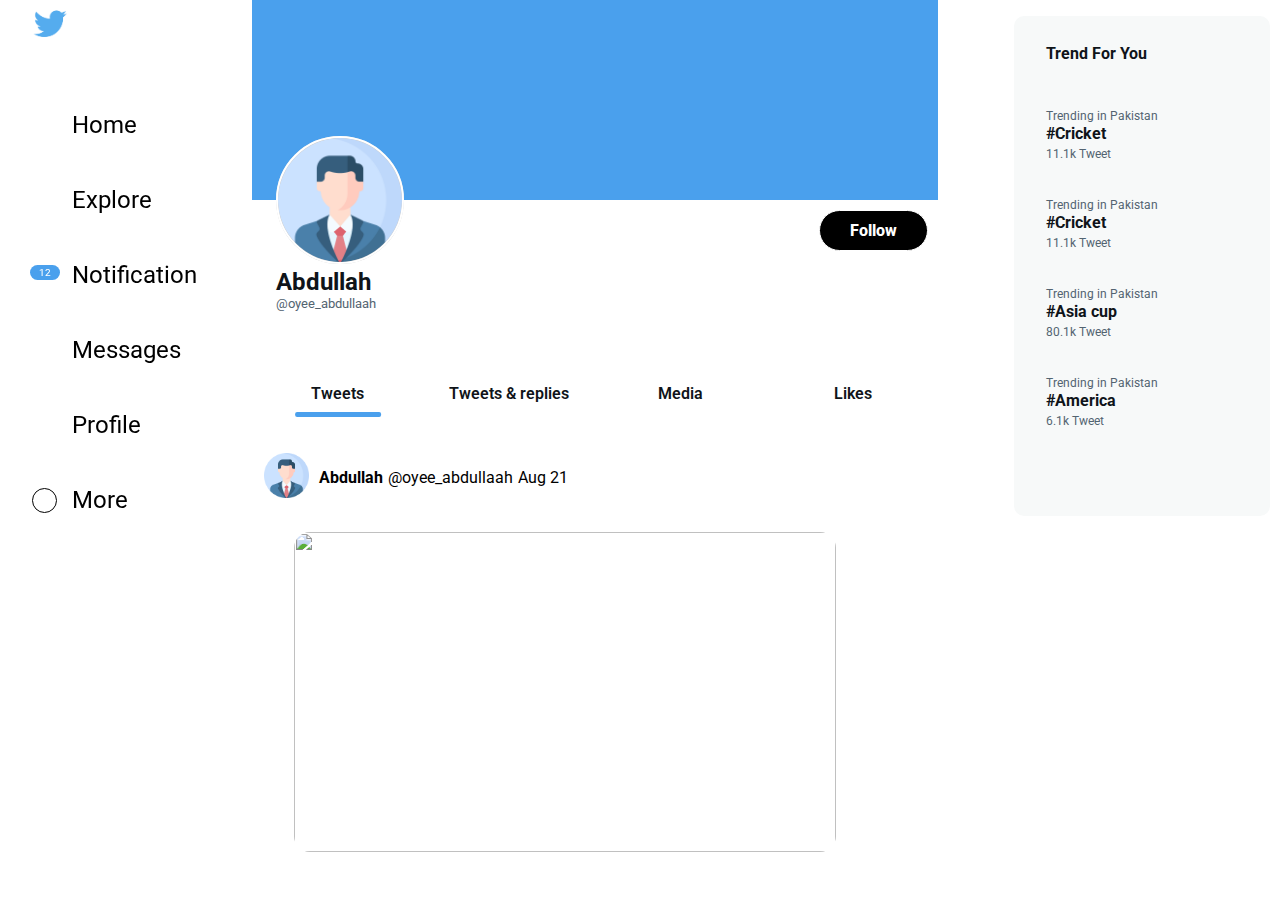
==== index.html @ ca85708b "without-responsiveness" ====
<!DOCTYPE html>
<html lang="en">

<head>
  <meta charset="UTF-8">
  <meta http-equiv="X-UA-Compatible" content="IE=edge">
  <meta name="viewport" content="width=device-width, initial-scale=1.0">
  <link rel="stylesheet" href="https://site-assets.fontawesome.com/releases/v6.2.0/css/all.css">
  <link rel="stylesheet" href="style.css">
  <link rel="shortcut icon"
    href="https://www.freepnglogos.com/uploads/twitter-logo-png/twitter-logo-vector-png-clipart-1.png"
    type="image/x-icon">
  <title>Twitter</title>
</head>

<body>


  <div class="container">
    <!-- navbar start -->

    <div class="navbar">
      <div class="nav-items" style="position: fixed;">

        <div class="logo"><img src="./images/Image.png" alt=""></div>
        <nav>
          <div id="nav">
            <ul>
              <li><a href="#"><i class="fa-regular fa-house"></i>Home</a></li>
              <li><a href="#"><i class="fa-regular fa-hashtag"></i>Explore</a></li>
              <li><a href="#"><i class="fa-regular fa-bell"><span class="badge">12</span></i>Notification</a></li>
              <li><a href="#"><i class="fa-regular fa-envelope"></i>Messages</a></li>
              <li><a href="#"><i class="fa-regular fa-user"></i>Profile</a></li>
              <li><a href="#"><i class="fa-regular fa-ellipsis"></i>More</a></li>
            </ul>
          </div>
        </nav>
      </div>

    </div>

    <!-- navbar-end -->
    <!-- main-start -->
    <div class="main">
      <div class="banner">
        <div class="profile">
          <div class="profile-img">
          </div><img src="./profile.png">
          <div class="user">
            <p class="name">abdullah</p>
            <p class="uname">@oyee_abdullaah</p>
          </div>
        </div>

      </div>
      <div class="bio">
        <a href="#" class="btn">follow</a>
      </div>

      <div class="content">
        <div class="space"></div>
        <!-- Tab links -->
        <div class="tab">
          <button class="tablinks active" onclick="openCity(event, 'Tweets')">Tweets</button>
          <button class="tablinks" onclick="openCity(event, 'Tweets&replies')">Tweets & replies</button>
          <button class="tablinks" onclick="openCity(event, 'Media')">Media</button>
          <button class="tablinks" onclick="openCity(event, 'Likes')">Likes</button>
        </div>



        <!-- Tab content -->
        <div id="Tweets" class="tabcontent post" style="display: block">
          <div class="post-user">
            <div class="profle">
              <img src="./profile.png" width="45" height="45">
            </div>
            <div class="user-name">
              <div class="pname">Abdullah </div>
              <div class="puser">@oyee_abdullaah</div>
              <div class="pdate">Aug 21</div>
            </div>
          </div>
          <div class="post-content">
            <div class="post-img">
              <img
                src="https://encrypted-tbn0.gstatic.com/images?q=tbn:ANd9GcQkBGTJ4dFJEztlm9prg5iZiYU4m72BnaW03A&usqp=CAU"
                alt="" style="height: 20rem;border-radius: 1rem;    width: 100%;">
            </div>
            <div class="likes">
            <div class="post-comment"><i class="fa-light fa-comment"></i></div>
            <div class="post-retweet"><i class="fa-light fa-arrows-retweet"></i></div>
            <div class="post-like"><i class="fa-light fa-heart"></i></div>
            <div class="post-share"><i class="fa-light fa-arrow-up-from-bracket"></i></div>
          </div>
          </div>
        </div>

        <!-- <div id="Tweets&replies" class="tabcontent post">
          <h3>Paris</h3>
          <p>Paris is the capital of France.</p>
        </div> -->

        <!-- <div id="Media" class="tabcontent post">
          <h3>Media</h3>
          <p>Media is the capital of Japan.</p>
        </div> -->

        <!-- <div id="Likes" class="tabcontent post">
          <h3>Media</h3>
          <p>Media is the capital of Japan.</p>
        </div> -->

      </div>

    </div>


    <!-- main-end -->
    <!-- sidebar-start -->
    <div class="sidebar">
      <div class="trend">
        <div class="title">Trend For You</div>
        <ul>
          <li class="titems">
            <a href="#">
              <span class="tcoutry">Trending in Pakistan</span>
              <p class="trending">#Cricket</p>
              <span class="tcount">11.1k Tweet</span>
            </a>
            <i class="fa-regular fa-ellipsis"></i>
          </li>
          <li class="titems">
            <a href="#">
              <span class="tcoutry">Trending in Pakistan</span>
              <p class="trending">#Cricket</p>
              <span class="tcount">11.1k Tweet</span>
            </a>
            <i class="fa-regular fa-ellipsis"></i>
          </li>
          <li class="titems">
            <a href="#">
              <span class="tcoutry">Trending in Pakistan</span>
              <p class="trending">#Asia cup</p>
              <span class="tcount">80.1k Tweet</span>
            </a>
            <i class="fa-regular fa-ellipsis"></i>
          </li>
          <li class="titems">
            <a href="#">
              <span class="tcoutry">Trending in Pakistan</span>
              <p class="trending">#America</p>
              <span class="tcount">6.1k Tweet</span>
            </a>
            <i class="fa-regular fa-ellipsis"></i>
          </li>
        </ul>

      </div>
    </div>
    <!-- siddebar-end -->


  </div>


</body>

</html>
---- style.css ----
@import url('https://fonts.googleapis.com/css2?family=DynaPuff:wght@400;500;600;700&family=Roboto:wght@100;300;400;500;700&display=swap');

* {
  margin: 0rem;
  padding: 0rem;
  box-sizing: border-box;
  font-family: 'Roboto', sans-serif;
}

html {
  font-size: 1rem;
  margin-left: 1rem;
  margin-right: 1rem;
}


.container {
  display: flex;
  justify-content: space-between;
  width: 100%;
}

.nav {
  /* width: 20%; */
  padding: 0.1rem;
  width: 20%;

}

.navbar {}

.main {
  position: relative;
  width: 55%;
  height: 0rem;
  margin-left: 10rem;
}

.sidebar {
  width: 20%;
}

.banner {
  position: relative;
  background-image: url(https://codetheweb.blog/assets/img/posts/css-advanced-background-images/cover.jpg);
  background-position: center;
  background-size: cover;
  /* background-repeat: no-repeat; */
  background-color: #4aa0ed;
  width: 100%;
  height: 200px;
}

.profile {
  height: 8rem;
  width: 8rem;
  background-color: #ccc;
  border-radius: 50%;
  position: absolute;
  bottom: -64px;
  left: 1.5rem;
}

.profile img {
  border-radius: 50%;
  height: 8rem;
  width: 8rem;
  border: 2px solid white;
}

p.name {
  font-size: 1.5rem;
  font-weight: bolder;
  text-transform: capitalize;
  color: #0f1419;
}

P.uname {
  font-size: 0.8em;
  color: #536471
}

.bio {
  padding: 10px;
}

a.btn {
  float: right;
  padding: 10px 30px;
  text-transform: capitalize;
  border: 1px solid;
  font-size: 1rem;
  font-weight: 800;
  text-decoration: none;
  border-radius: 1.5rem;
  background-color: black;
  color: white;


}


body {
  margin: 0
}

ul {
  list-style-type: none;
}

.nav-items a {
  display: flex;
  align-items: center;
  color: black;
  font-size: 1.5rem;
  text-decoration: none;
  padding: 15px 20px;
  margin: 15px 0;
  border-radius: 25px;
  padding: 1rem;
}

.nav-items a:hover {
  background-color: #E7E7E8;
  transition: 0.3s all ease;
}

.nav-items a i {
  margin-right: 15px;
  font-size: 20px;
  width: 25px;
  text-align: center;
}

.nav-items i.fa-ellipsis {
  border: 1px solid #000;
  border-radius: 50%;
  width: 25px;
  height: 25px;
  display: flex;
  justify-content: center;
  align-items: center;
}

.nav-items i.fa-bell {
  position: relative;
}

.badge {
  background-color: #4aa0ed;
  color: white;
  display: flex;
  justify-content: center;
  align-items: center;
  text-align: center;
  border-radius: 30px;
  font-size: 10px;
  font-style: normal;
  width: 30px;
  height: 15px;
  position: absolute;
  top: -10px;
  left: 50%;
  transform: translateX(-50%);
}

.logo {
  height: 5rem;
  text-align: left;
  padding: 0.rem;

}

.logo img {
  height: 3rem;
  padding-left: 10px;
}

.content {
  height: 100%;
}

.space {
  margin-top: 150px;
}

.post {
  min-height: 300px;
  width: 100%;
  /* background-color: #4aa0ed; */
}

/* Style the tab */
.tab {
  overflow: hidden;
}

/* Style the buttons that are used to open the tab content */
.tab button {
  background-color: inherit;
  float: left;
  border: none;
  outline: none;
  cursor: pointer;
  padding: 14px 16px;
  transition: 0.3s;
  width: 25%;
  font-size: 16px;
  font-weight: 600;
  color: #0f1419;
}

/* Change background color of buttons on hover */
.tab button:hover {
  /* background-color: transparent; */
}

/* Create an active/current tablink class */
.tab button.active {}

/* Style the tab content */
.tabcontent {
  display: none;
  padding: 6px 12px;
}

.tablinks {
  position: relative;
}

.tablinks:after {
  background: none repeat scroll 0 0 transparent;
  bottom: 0;
  content: "";
  display: block;
  height: 5px;
  left: 50%;
  position: absolute;
  background: #4aa0ed;
  transition: width 0.3s ease 0s, left 0.3s ease 0s;
  border-radius: 2px;
  width: 0;
}

.tablinks:hover:after,
.tablinks.active:after {
  width: 50%;
  left: 50%;
  transform: translateX(-50%);
  margin: auto;
}

.user-name {
  display: flex;
  align-items: center;
  gap: 5px;
}

.post-user {
  display: flex;
  gap: 10px;
  padding-top: 30px;

}

.pname {
  font-weight: bold;
  font-size: medium;
}

.post-content {
  padding: 30px;
}

.post-content .post-img {
  /* min-height: 600px; */
  width: 90%;
  /* margin: auto; */
  /* border-radius: 30px; */
  /* background-image: url('https://pbs.twimg.com/media/Fat4159WAAA09bx?format=jpg&name=small'); */
  /* background-position: center; */
  background-repeat: no-repeat;
}

.up {
  width: 100px
}

/* side bar start  */
.trend {
  background-color: #f7f9f9;
  min-height: 500px;
  margin: 1rem 0rem;
  border-radius: 10px;
  padding: 12px 16px;
  position: fixed;
  width: 20%;
}

.title {
  font-size: 1rem;
  font-weight: bolder;
  text-transform: capitalize;
  color: #0f1419;
  padding: 1rem;
  margin-bottom: 10PX;
}

li.titems {
  display: flex;
  justify-content: space-between;
  padding: 1rem;
  align-items: flex-start;
}

li a {
  text-decoration: none;
}

span.tcoutry,
span.tcount {
  font-size: 12px;
  color: #536471;
}

p.trending {
  font-size: 16px;
  font-weight: 700;
  color: #0f1419;
}

.post-likes fa-heart {
  height: 2rem;
}

.fa-light {
  font-weight: 300;
  font-size: x-large;

}

.likes {
  display: flex;
  padding: 1rem;
  align-items: center;
  justify-content: space-between;
  width: 90%;
}

.post-retweet {
  margin-left: 8rem;

  font-size: x-large;


}

.post-like {
  margin-left: 8rem;
  font-weight: 300;
  font-size: x-large;


}

.post-share {
  margin-left: 7rem;
  font-weight: 300;
  font-size: x-large;

}
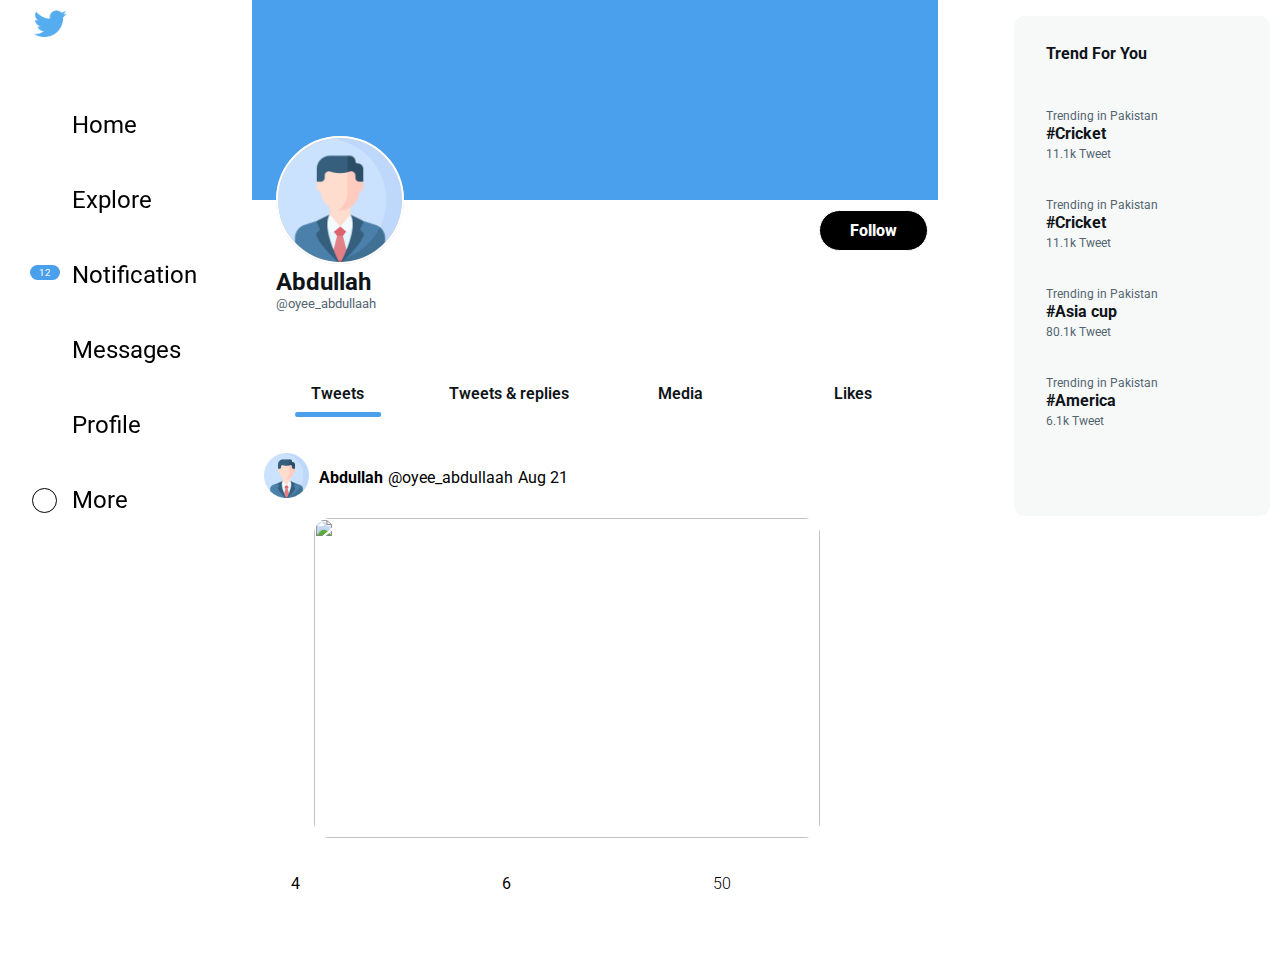
==== commit 2cd4fa95: "..." ====
--- a/index.html
+++ b/index.html
@@ -88,29 +88,13 @@
                 alt="" style="height: 20rem;border-radius: 1rem;    width: 100%;">
             </div>
             <div class="likes">
-            <div class="post-comment"><i class="fa-light fa-comment"></i></div>
-            <div class="post-retweet"><i class="fa-light fa-arrows-retweet"></i></div>
-            <div class="post-like"><i class="fa-light fa-heart"></i></div>
-            <div class="post-share"><i class="fa-light fa-arrow-up-from-bracket"></i></div>
-          </div>
+              <div class="post-comment"><i class="fa-light fa-comment"></i><span>4</span></div>
+              <div class="post-retweet"><i class="fa-light fa-arrows-retweet"></i><span>6</span></div>
+              <div class="post-like"><i class="fa-light fa-heart"></i><span>50</span></div>
+              <div class="post-share"><i class="fa-light fa-arrow-up-from-bracket"></i></div>
+            </div>
           </div>
         </div>
-
-        <!-- <div id="Tweets&replies" class="tabcontent post">
-          <h3>Paris</h3>
-          <p>Paris is the capital of France.</p>
-        </div> -->
-
-        <!-- <div id="Media" class="tabcontent post">
-          <h3>Media</h3>
-          <p>Media is the capital of Japan.</p>
-        </div> -->
-
-        <!-- <div id="Likes" class="tabcontent post">
-          <h3>Media</h3>
-          <p>Media is the capital of Japan.</p>
-        </div> -->
-
       </div>
 
     </div>
--- a/style.css
+++ b/style.css
@@ -269,7 +269,8 @@
 }
 
 .post-content {
-  padding: 30px;
+  margin: 50px;
+  margin-top: 1rem;
 }
 
 .post-content .post-img {
@@ -343,15 +344,49 @@
   display: flex;
   padding: 1rem;
   align-items: center;
-  justify-content: space-between;
+  justify-content: center;
   width: 90%;
 }
+
+.likes div {
+  cursor: pointer;
+  display: flex;
+  align-items: center;
+}
+
+.likes div i {
+  width: 50px;
+  height: 50px;
+  display: flex;
+  align-items: center;
+  justify-content: center;
+  padding: 5px;
+  border-radius: 50%;
+}
+
+
+.likes div:hover i {
+  background-color: #e1eef6;
+  color: #0ebd83;
+}
+
+.likes div:hover span {
+  color: #0ebd83;
+}
+
+.likes .post-like:hover i {
+  background-color: #F7e0eB !important;
+  color: #f92486;
+}
+
+.likes .post-like:hover span {
+  color: #f92486;
+}
+
 
 .post-retweet {
   margin-left: 8rem;
-
-  font-size: x-large;
-
+  font-size: 1.3rem;
 
 }
 
@@ -359,8 +394,6 @@
   margin-left: 8rem;
   font-weight: 300;
   font-size: x-large;
-
-
 }
 
 .post-share {
@@ -368,4 +401,9 @@
   font-weight: 300;
   font-size: x-large;
 
+}
+
+.likes span {
+  font-size: 1rem;
+  padding: 12px;
 }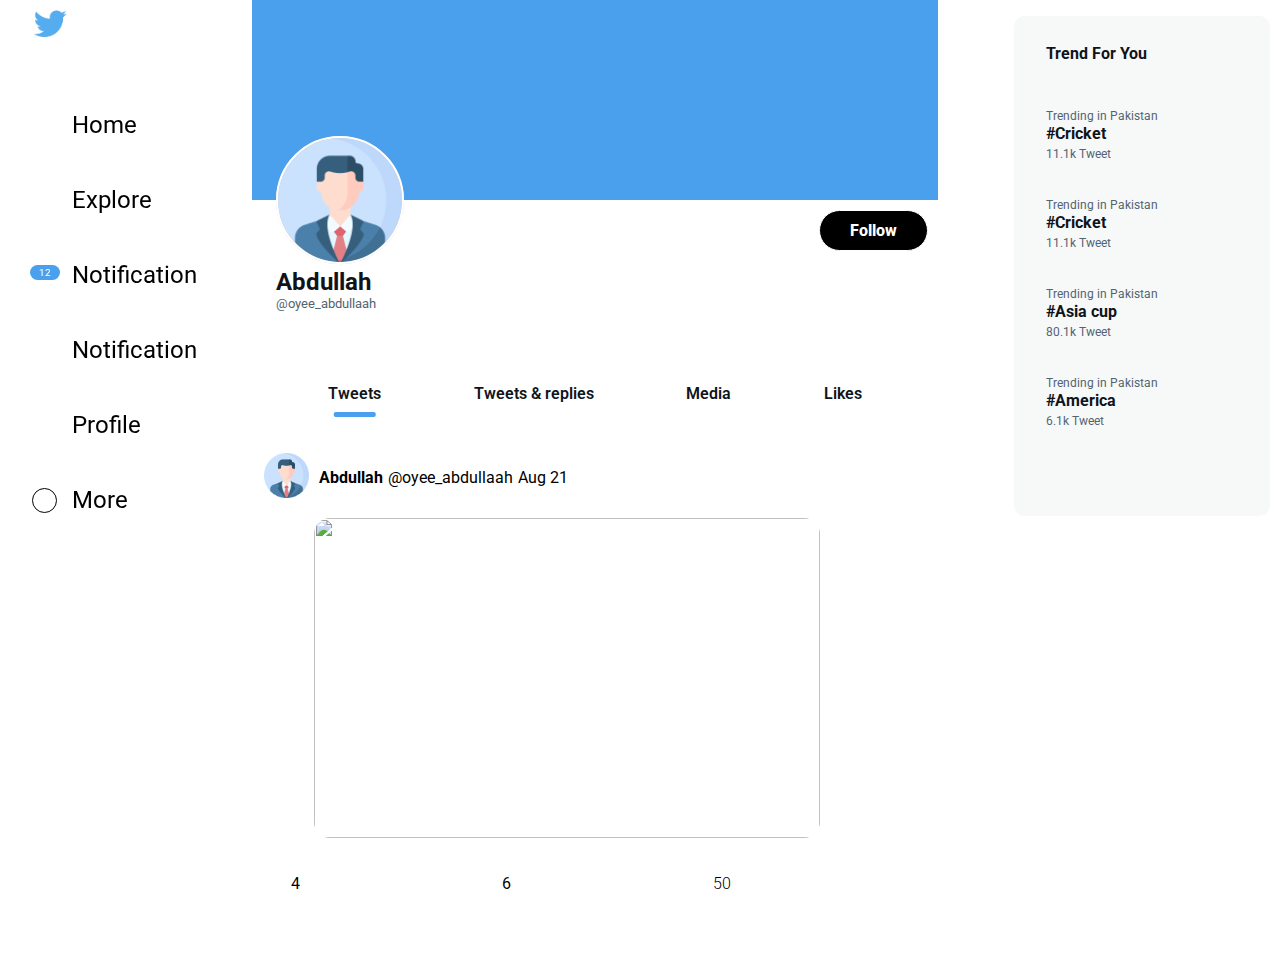
==== commit 357c1ed9: "--Responsive" ====
--- a/index.html
+++ b/index.html
@@ -26,12 +26,13 @@
         <nav>
           <div id="nav">
             <ul>
-              <li><a href="#"><i class="fa-regular fa-house"></i>Home</a></li>
-              <li><a href="#"><i class="fa-regular fa-hashtag"></i>Explore</a></li>
-              <li><a href="#"><i class="fa-regular fa-bell"><span class="badge">12</span></i>Notification</a></li>
-              <li><a href="#"><i class="fa-regular fa-envelope"></i>Messages</a></li>
-              <li><a href="#"><i class="fa-regular fa-user"></i>Profile</a></li>
-              <li><a href="#"><i class="fa-regular fa-ellipsis"></i>More</a></li>
+              <li><a href="#"><i class="fa-regular fa-house"></i><span>Home</span></a></li>
+              <li><a href="#"><i class="fa-regular fa-hashtag"></i><span>Explore</span></a></li>
+              <li><a href="#"><i class="fa-regular fa-bell"><span
+                      class="badge">12</span></i><span class="notif">Notification</span></a></li>
+              <li><a href="#"><i class="fa-regular fa-envelope"></i><span>Notification</span></a></li>
+              <li><a href="#"><i class="fa-regular fa-user"></i><span>Profile</span></a></li>
+              <li><a href="#"><i class="fa-regular fa-ellipsis"></i><span>More</span></a></li>
             </ul>
           </div>
         </nav>
@@ -86,13 +87,14 @@
               <img
                 src="https://encrypted-tbn0.gstatic.com/images?q=tbn:ANd9GcQkBGTJ4dFJEztlm9prg5iZiYU4m72BnaW03A&usqp=CAU"
                 alt="" style="height: 20rem;border-radius: 1rem;    width: 100%;">
+              <div class="likes">
+                <div class="post-comment"><i class="fa-light fa-comment"></i><span>4</span></div>
+                <div class="post-retweet"><i class="fa-light fa-arrows-retweet"></i><span>6</span></div>
+                <div class="post-like"><i class="fa-light fa-heart"></i><span>50</span></div>
+                <div class="post-share"><i class="fa-light fa-arrow-up-from-bracket"></i></div>
+              </div>
             </div>
-            <div class="likes">
-              <div class="post-comment"><i class="fa-light fa-comment"></i><span>4</span></div>
-              <div class="post-retweet"><i class="fa-light fa-arrows-retweet"></i><span>6</span></div>
-              <div class="post-like"><i class="fa-light fa-heart"></i><span>50</span></div>
-              <div class="post-share"><i class="fa-light fa-arrow-up-from-bracket"></i></div>
-            </div>
+
           </div>
         </div>
       </div>
--- a/style.css
+++ b/style.css
@@ -193,6 +193,9 @@
 /* Style the tab */
 .tab {
   overflow: hidden;
+  display: flex;
+  align-items: center;
+  justify-content: space-evenly;
 }
 
 /* Style the buttons that are used to open the tab content */
@@ -204,10 +207,11 @@
   cursor: pointer;
   padding: 14px 16px;
   transition: 0.3s;
-  width: 25%;
+  width: auto;
   font-size: 16px;
   font-weight: 600;
   color: #0f1419;
+  display: flex;
 }
 
 /* Change background color of buttons on hover */
@@ -345,7 +349,7 @@
   padding: 1rem;
   align-items: center;
   justify-content: center;
-  width: 90%;
+  /* width: 90%; */
 }
 
 .likes div {
@@ -406,4 +410,142 @@
 .likes span {
   font-size: 1rem;
   padding: 12px;
+}
+
+
+@media only screen and (max-width: 480px) {
+  html {
+    margin: 0;
+  }
+
+  .navbar,
+  .sidebar {
+    display: none;
+  }
+
+  .main {
+    width: 100%;
+    margin: auto;
+  }
+
+  .banner {
+    height: 150px;
+  }
+
+  .tab button {
+    padding: 14px 0;
+  }
+
+  .space {
+    margin-top: 120px;
+  }
+
+  .likes {
+    /* justify-content: space-between; */
+    /* align-items: center; */
+  }
+
+  .post-content .post-img {
+    height: 10rem;
+  }
+
+  .post-retweet {
+
+    font-size: 1.3rem;
+    margin: 0;
+
+  }
+
+  .post-like {
+    margin: 0;
+    font-weight: 300;
+    font-size: x-large;
+  }
+
+  .post-share {
+    margin: 0;
+    font-weight: 300;
+    font-size: x-large;
+
+  }
+
+  .likes span {
+    font-size: 1rem;
+    padding: 12px;
+  }
+
+
+
+
+}
+
+@media only screen and (max-width: 820px) {
+  html {
+    margin: 0;
+  }
+
+  .main {
+    height: 100vh;
+    width: 90%;
+    margin: 0;
+  }
+
+  /* .navbar, */
+  .sidebar {
+    display: none;
+
+  }
+
+  .post-retweet {
+
+    font-size: 1.3rem;
+    margin: 0;
+
+  }
+
+  .post-like {
+    margin: 0;
+    font-weight: 300;
+    font-size: x-large;
+  }
+
+  .post-share {
+    margin: 0;
+    font-weight: 300;
+    font-size: x-large;
+
+  }
+
+  .likes span {
+    font-size: 1rem;
+    padding: 12px;
+  }
+
+  .main {
+    height: 100vh;
+
+  }
+
+  #nav span {
+    display: none;
+  }
+
+  span.badge {
+    display: block !important;
+  }
+
+  .nav-items:hover {
+    background-color: #fff;
+    height: 100vh;
+    z-index: 10;
+    width: 300px;
+    padding: 0 20px;
+  }
+
+  .nav-items:hover #nav span {
+    display: block;
+  }
+
+
+
 }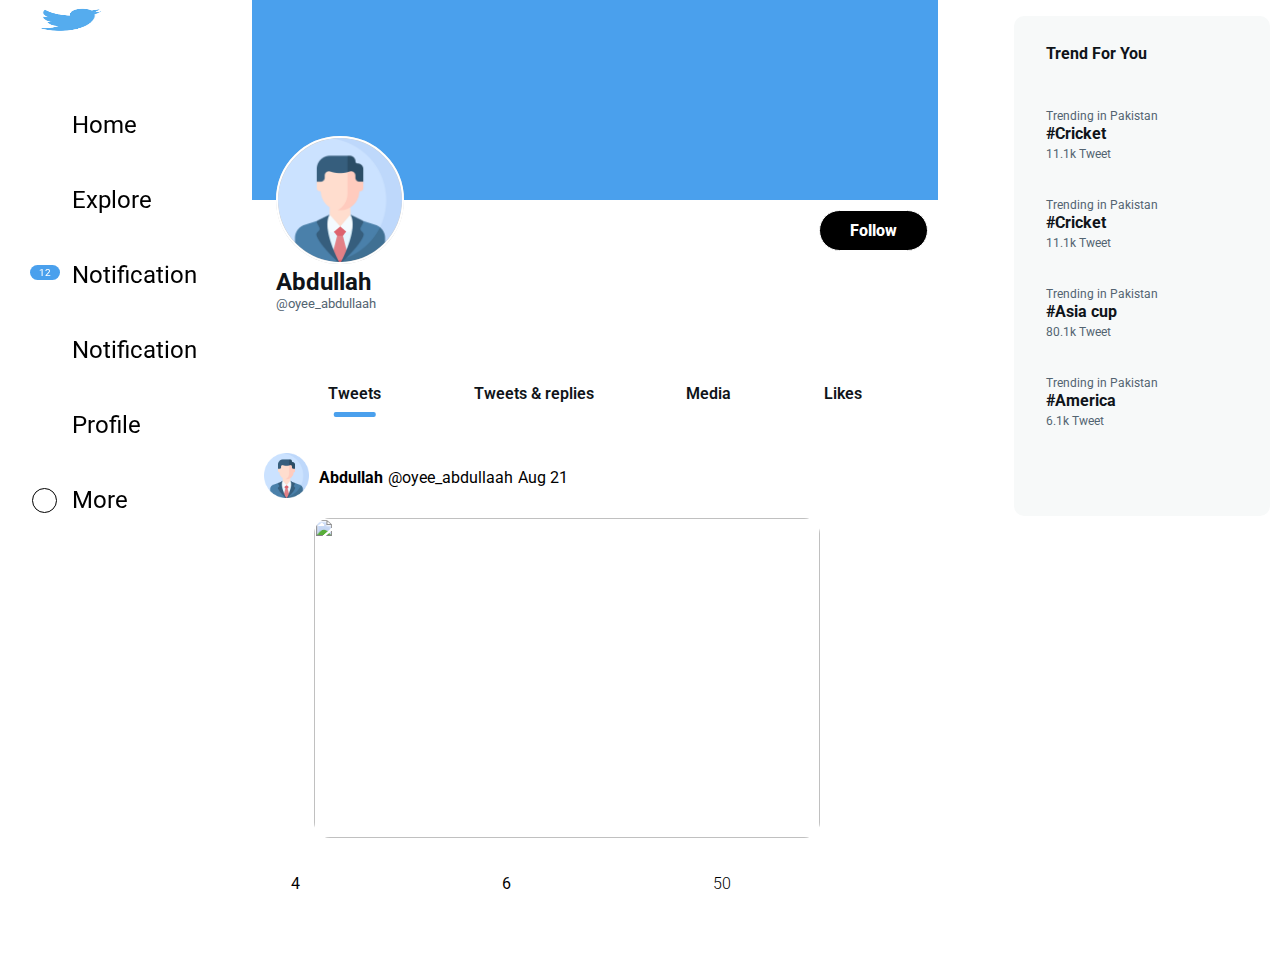
==== commit d2bacce7: "animatied navbar" ====
--- a/index.html
+++ b/index.html
@@ -28,8 +28,7 @@
             <ul>
               <li><a href="#"><i class="fa-regular fa-house"></i><span>Home</span></a></li>
               <li><a href="#"><i class="fa-regular fa-hashtag"></i><span>Explore</span></a></li>
-              <li><a href="#"><i class="fa-regular fa-bell"><span
-                      class="badge">12</span></i><span class="notif">Notification</span></a></li>
+              <li><a href="#"><i class="fa-regular fa-bell"><span class="badge">12</span></i><span class="notif">Notification</span></a></li>
               <li><a href="#"><i class="fa-regular fa-envelope"></i><span>Notification</span></a></li>
               <li><a href="#"><i class="fa-regular fa-user"></i><span>Profile</span></a></li>
               <li><a href="#"><i class="fa-regular fa-ellipsis"></i><span>More</span></a></li>
--- a/style.css
+++ b/style.css
@@ -168,12 +168,17 @@
   height: 5rem;
   text-align: left;
   padding: 0.rem;
+  margin: auto;
+
 
 }
 
 .logo img {
   height: 3rem;
   padding-left: 10px;
+  height: 50%;
+  width: 50%;
+
 }
 
 .content {
@@ -300,6 +305,7 @@
   padding: 12px 16px;
   position: fixed;
   width: 20%;
+
 }
 
 .title {
@@ -424,8 +430,8 @@
   }
 
   .main {
-    width: 100%;
-    margin: auto;
+    margin: 0;
+    width: 100% !important;
   }
 
   .banner {
@@ -487,7 +493,6 @@
   .main {
     height: 100vh;
     width: 90%;
-    margin: 0;
   }
 
   /* .navbar, */
@@ -534,18 +539,9 @@
     display: block !important;
   }
 
-  .nav-items:hover {
-    background-color: #fff;
-    height: 100vh;
-    z-index: 10;
-    width: 300px;
-    padding: 0 20px;
-  }
-
-  .nav-items:hover #nav span {
-    display: block;
-  }
-
-
+  .nav-items li:hover span {
+    display: block !important;
+
+  }
 
 }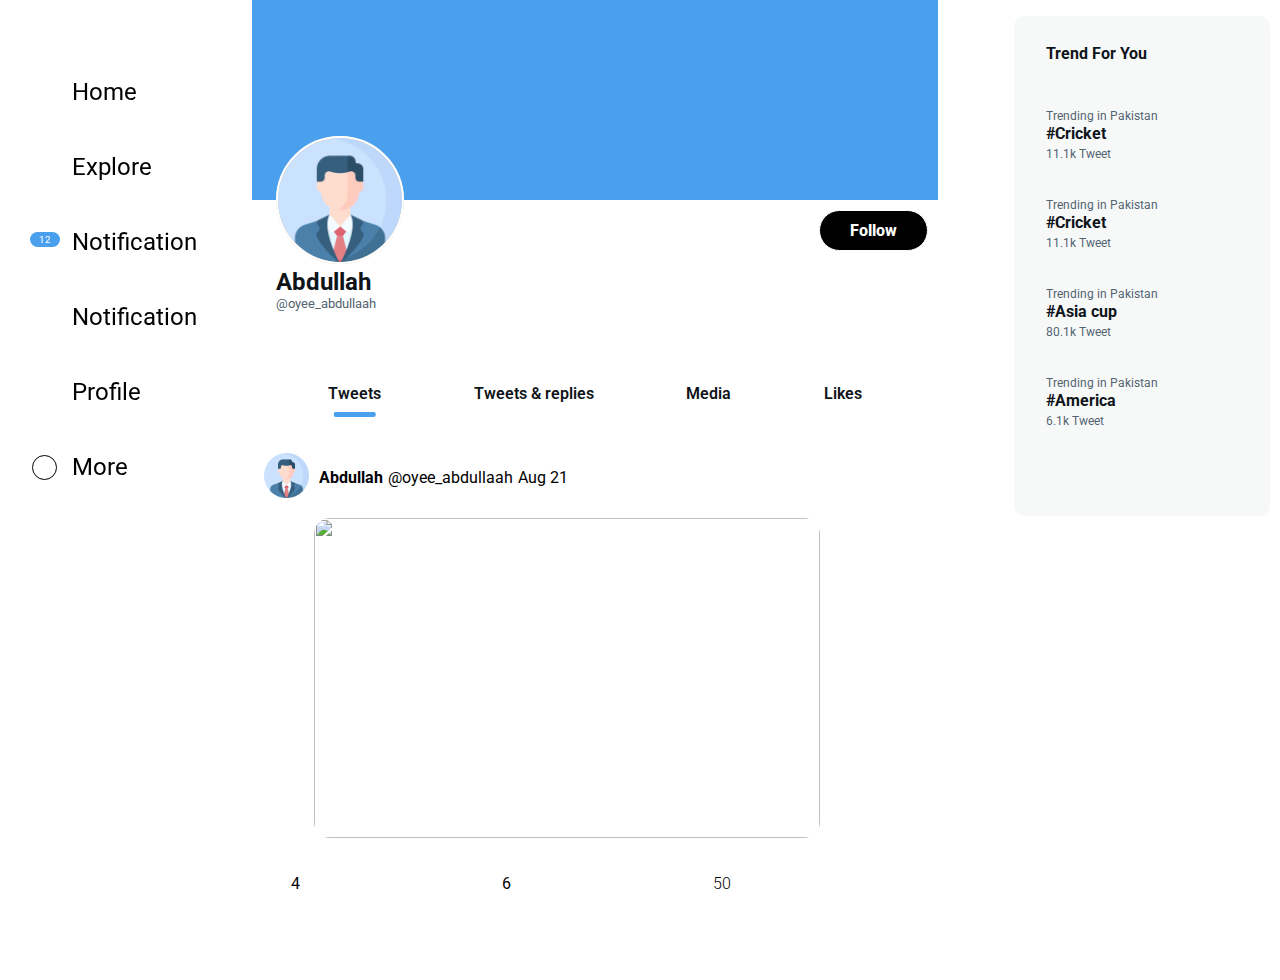
==== commit 35f35d51: "Final" ====
--- a/index.html
+++ b/index.html
@@ -22,13 +22,16 @@
     <div class="navbar">
       <div class="nav-items" style="position: fixed;">
 
-        <div class="logo"><img src="./images/Image.png" alt=""></div>
+        <div class="logo">
+          <i class="fa-brands fa-twitter"></i>
+        </div>
         <nav>
           <div id="nav">
             <ul>
               <li><a href="#"><i class="fa-regular fa-house"></i><span>Home</span></a></li>
               <li><a href="#"><i class="fa-regular fa-hashtag"></i><span>Explore</span></a></li>
-              <li><a href="#"><i class="fa-regular fa-bell"><span class="badge">12</span></i><span class="notif">Notification</span></a></li>
+              <li><a href="#"><i class="fa-regular fa-bell"><span class="badge">12</span></i><span
+                    class="notif">Notification</span></a></li>
               <li><a href="#"><i class="fa-regular fa-envelope"></i><span>Notification</span></a></li>
               <li><a href="#"><i class="fa-regular fa-user"></i><span>Profile</span></a></li>
               <li><a href="#"><i class="fa-regular fa-ellipsis"></i><span>More</span></a></li>
--- a/style.css
+++ b/style.css
@@ -38,7 +38,9 @@
 
 .sidebar {
   width: 20%;
-}
+  position: relative;
+}
+
 
 .banner {
   position: relative;
@@ -164,27 +166,6 @@
   transform: translateX(-50%);
 }
 
-.logo {
-  height: 5rem;
-  text-align: left;
-  padding: 0.rem;
-  margin: auto;
-
-
-}
-
-.logo img {
-  height: 3rem;
-  padding-left: 10px;
-  height: 50%;
-  width: 50%;
-
-}
-
-.content {
-  height: 100%;
-}
-
 .space {
   margin-top: 150px;
 }
@@ -192,7 +173,6 @@
 .post {
   min-height: 300px;
   width: 100%;
-  /* background-color: #4aa0ed; */
 }
 
 /* Style the tab */
@@ -418,6 +398,12 @@
   padding: 12px;
 }
 
+.logo i {
+  font-size: 2.5rem;
+  color: #4aa0ed;
+  padding: 1REM;
+}
+
 
 @media only screen and (max-width: 480px) {
   html {
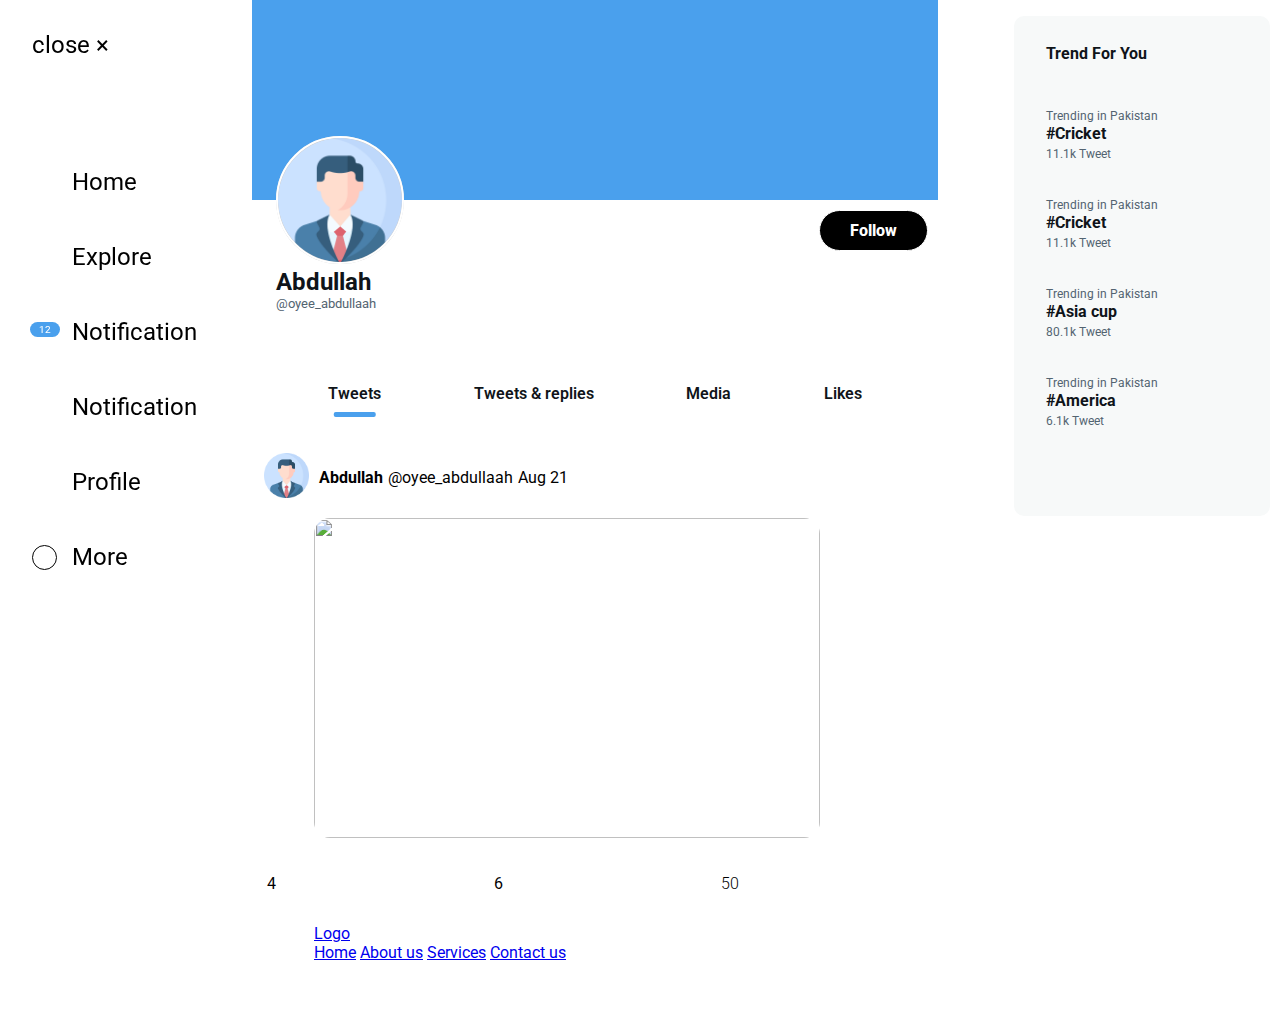
==== commit 92eb43b2: "tougal" ====
--- a/index.html
+++ b/index.html
@@ -19,9 +19,10 @@
   <div class="container">
     <!-- navbar start -->
 
-    <div class="navbar">
+    <div id="mySidebar" class="navbar">
       <div class="nav-items" style="position: fixed;">
 
+        <a href="javascript:void(0)" class="closebtn" onclick="closeNav()">close ×</a>
         <div class="logo">
           <i class="fa-brands fa-twitter"></i>
         </div>
@@ -44,7 +45,7 @@
 
     <!-- navbar-end -->
     <!-- main-start -->
-    <div class="main">
+    <div id="main" class="main">
       <div class="banner">
         <div class="profile">
           <div class="profile-img">
@@ -96,6 +97,25 @@
                 <div class="post-share"><i class="fa-light fa-arrow-up-from-bracket"></i></div>
               </div>
             </div>
+            <aside class="Sidebar">
+              <nav>
+                <a href="#" class="logo">Logo</a>
+                <div class="nav_items">
+                  <a href="#" class="active">Home</a>
+                  <a href="#">About us</a>
+                  <a href="#">Services</a>
+                  <a href="#">Contact us</a>
+                </div>
+              </nav>
+            </aside>
+            <main class="right">
+              <label for="MenuToggle" class="toggle__icon openbtn" onclick="openNav()">
+                <span class="line line1"></span>
+                <span class="line line3"></span>
+                <span class="line line2"></span>
+              </label>
+            </main>
+
 
           </div>
         </div>
@@ -151,7 +171,7 @@
 
   </div>
 
-
+  <script src="./main.js"></script>
 </body>
 
 </html>--- a/style.css
+++ b/style.css
@@ -1,10 +1,10 @@
-@import url('https://fonts.googleapis.com/css2?family=DynaPuff:wght@400;500;600;700&family=Roboto:wght@100;300;400;500;700&display=swap');
+@import url("https://fonts.googleapis.com/css2?family=DynaPuff:wght@400;500;600;700&family=Roboto:wght@100;300;400;500;700&display=swap");
 
 * {
   margin: 0rem;
   padding: 0rem;
   box-sizing: border-box;
-  font-family: 'Roboto', sans-serif;
+  font-family: "Roboto", sans-serif;
 }
 
 html {
@@ -13,7 +13,6 @@
   margin-right: 1rem;
 }
 
-
 .container {
   display: flex;
   justify-content: space-between;
@@ -24,7 +23,6 @@
   /* width: 20%; */
   padding: 0.1rem;
   width: 20%;
-
 }
 
 .navbar {}
@@ -40,7 +38,6 @@
   width: 20%;
   position: relative;
 }
-
 
 .banner {
   position: relative;
@@ -79,7 +76,7 @@
 
 P.uname {
   font-size: 0.8em;
-  color: #536471
+  color: #536471;
 }
 
 .bio {
@@ -97,13 +94,10 @@
   border-radius: 1.5rem;
   background-color: black;
   color: white;
-
-
-}
-
+}
 
 body {
-  margin: 0
+  margin: 0;
 }
 
 ul {
@@ -123,7 +117,7 @@
 }
 
 .nav-items a:hover {
-  background-color: #E7E7E8;
+  background-color: #e7e7e8;
   transition: 0.3s all ease;
 }
 
@@ -249,7 +243,6 @@
   display: flex;
   gap: 10px;
   padding-top: 30px;
-
 }
 
 .pname {
@@ -273,7 +266,7 @@
 }
 
 .up {
-  width: 100px
+  width: 100px;
 }
 
 /* side bar start  */
@@ -285,7 +278,6 @@
   padding: 12px 16px;
   position: fixed;
   width: 20%;
-
 }
 
 .title {
@@ -294,7 +286,7 @@
   text-transform: capitalize;
   color: #0f1419;
   padding: 1rem;
-  margin-bottom: 10PX;
+  margin-bottom: 10px;
 }
 
 li.titems {
@@ -327,7 +319,6 @@
 .fa-light {
   font-weight: 300;
   font-size: x-large;
-
 }
 
 .likes {
@@ -336,12 +327,14 @@
   align-items: center;
   justify-content: center;
   /* width: 90%; */
+  gap: 1rem;
 }
 
 .likes div {
   cursor: pointer;
   display: flex;
   align-items: center;
+  width: 25%;
 }
 
 .likes div i {
@@ -354,7 +347,6 @@
   border-radius: 50%;
 }
 
-
 .likes div:hover i {
   background-color: #e1eef6;
   color: #0ebd83;
@@ -365,19 +357,17 @@
 }
 
 .likes .post-like:hover i {
-  background-color: #F7e0eB !important;
+  background-color: #f7e0eb !important;
   color: #f92486;
 }
 
 .likes .post-like:hover span {
   color: #f92486;
 }
-
 
 .post-retweet {
   margin-left: 8rem;
   font-size: 1.3rem;
-
 }
 
 .post-like {
@@ -390,7 +380,6 @@
   margin-left: 7rem;
   font-weight: 300;
   font-size: x-large;
-
 }
 
 .likes span {
@@ -401,9 +390,8 @@
 .logo i {
   font-size: 2.5rem;
   color: #4aa0ed;
-  padding: 1REM;
-}
-
+  padding: 1rem;
+}
 
 @media only screen and (max-width: 480px) {
   html {
@@ -433,8 +421,8 @@
   }
 
   .likes {
-    /* justify-content: space-between; */
-    /* align-items: center; */
+    font-size: 1rem;
+    width: 100%;
   }
 
   .post-content .post-img {
@@ -442,23 +430,70 @@
   }
 
   .post-retweet {
-
-    font-size: 1.3rem;
-    margin: 0;
-
+    font-size: 1rem;
+    margin: 0;
+    padding: 0;
   }
 
   .post-like {
+    margin: 0;
+    font-weight: 300;
+  }
+
+  .post-share {
     margin: 0;
     font-weight: 300;
     font-size: x-large;
   }
 
-  .post-share {
+  .likes span {
+    padding: 12px;
+  }
+}
+
+@media only screen and (max-width: 820px) {
+  html {
+    margin: 0;
+    padding: 0;
+  }
+
+  body {
+    position: relative;
+    width: 100%;
+    height: 100vh;
+    font-family: 'Raleway', sans-serif;
+    background: #f2f2f2;
+    overflow-x: hidden;
+    z-index: 1;
+    display: flex;
+  }
+
+  .main {
+    height: 100vh;
+    width: 100vw;
+    margin: 0;
+  }
+
+  .navbar,
+  .sidebar {
+    display: none;
+  }
+
+  .post-retweet {
+    font-size: 1.3rem;
+    margin: 0;
+  }
+
+  .post-like {
     margin: 0;
     font-weight: 300;
     font-size: x-large;
-
+  }
+
+  .post-share {
+    margin: 0;
+    font-weight: 300;
+    font-size: x-large;
   }
 
   .likes span {
@@ -466,68 +501,41 @@
     padding: 12px;
   }
 
-
-
-
-}
-
-@media only screen and (max-width: 820px) {
-  html {
-    margin: 0;
-  }
-
   .main {
     height: 100vh;
-    width: 90%;
-  }
-
-  /* .navbar, */
-  .sidebar {
+  }
+
+  /* #nav span {
     display: none;
-
-  }
-
-  .post-retweet {
-
-    font-size: 1.3rem;
-    margin: 0;
-
-  }
-
-  .post-like {
-    margin: 0;
-    font-weight: 300;
-    font-size: x-large;
-  }
-
-  .post-share {
-    margin: 0;
-    font-weight: 300;
-    font-size: x-large;
-
-  }
-
-  .likes span {
-    font-size: 1rem;
-    padding: 12px;
-  }
-
-  .main {
-    height: 100vh;
-
-  }
-
-  #nav span {
-    display: none;
-  }
+  } */
 
   span.badge {
     display: block !important;
   }
 
-  .nav-items li:hover span {
-    display: block !important;
-
+  .toggle__icon {
+    position: absolute;
+    top: 24px;
+    left: 30px;
+    cursor: pointer;
+  }
+
+  .toggle__icon .line {
+    width: 24px;
+    height: 3px;
+    background-color: #000831;
+    margin: 6px 0;
+    display: block;
+    border-radius: 8px;
+  }
+
+  #MenuToggle:checked~.sidebar {
+    width: 0;
+    transform: translateX(-250px);
+  }
+
+  #MenuToggle:checked~.right {
+    width: 100%;
   }
 
 }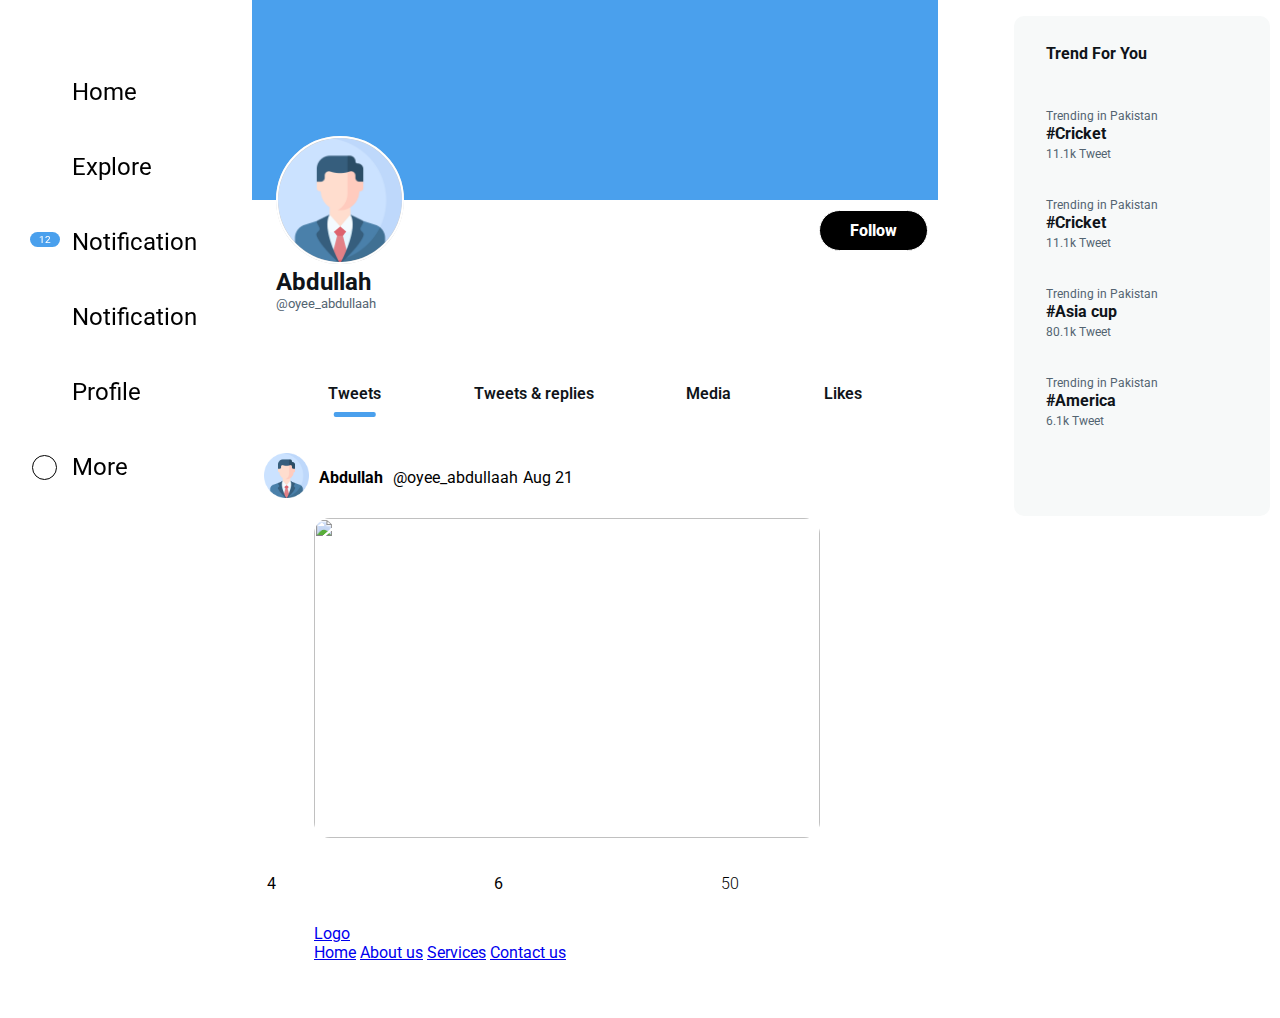
==== commit de031371: "--Navbar slider" ====
--- a/index.html
+++ b/index.html
@@ -22,13 +22,14 @@
     <div id="mySidebar" class="navbar">
       <div class="nav-items" style="position: fixed;">
 
-        <a href="javascript:void(0)" class="closebtn" onclick="closeNav()">close ×</a>
         <div class="logo">
           <i class="fa-brands fa-twitter"></i>
         </div>
+
         <nav>
           <div id="nav">
             <ul>
+
               <li><a href="#"><i class="fa-regular fa-house"></i><span>Home</span></a></li>
               <li><a href="#"><i class="fa-regular fa-hashtag"></i><span>Explore</span></a></li>
               <li><a href="#"><i class="fa-regular fa-bell"><span class="badge">12</span></i><span
@@ -81,6 +82,7 @@
             </div>
             <div class="user-name">
               <div class="pname">Abdullah </div>
+              <i class="fa-solid fa-xmark"></i>
               <div class="puser">@oyee_abdullaah</div>
               <div class="pdate">Aug 21</div>
             </div>
@@ -97,25 +99,25 @@
                 <div class="post-share"><i class="fa-light fa-arrow-up-from-bracket"></i></div>
               </div>
             </div>
-            <aside class="Sidebar">
-              <nav>
-                <a href="#" class="logo">Logo</a>
-                <div class="nav_items">
-                  <a href="#" class="active">Home</a>
-                  <a href="#">About us</a>
-                  <a href="#">Services</a>
-                  <a href="#">Contact us</a>
-                </div>
-              </nav>
+
+            <nav>
+              <a href="#" class="logo">Logo</a>
+              <div class="nav_items">
+                <a href="#" class="active">Home</a>
+                <a href="#">About us</a>
+                <a href="#">Services</a>
+                <a href="#">Contact us</a>
+              </div>
+            </nav>
             </aside>
-            <main class="right">
-              <label for="MenuToggle" class="toggle__icon openbtn" onclick="openNav()">
+            <main id="hamb" class="right">
+              <label for="MenuToggle" class="toggle__icon" onclick="openNav()">
                 <span class="line line1"></span>
                 <span class="line line3"></span>
                 <span class="line line2"></span>
               </label>
             </main>
-
+            <i id="close" class="toggle__icon fa-solid fa-xmark" onclick="closeNav()" style="display: none;"></i>
 
           </div>
         </div>
--- a/style.css
+++ b/style.css
@@ -136,6 +136,10 @@
   display: flex;
   justify-content: center;
   align-items: center;
+}
+
+.closebtn {
+  visibility: hidden;
 }
 
 .nav-items i.fa-bell {
@@ -393,6 +397,10 @@
   padding: 1rem;
 }
 
+/* #nav {
+  display: block !important;
+} */
+
 @media only screen and (max-width: 480px) {
   html {
     margin: 0;
@@ -479,6 +487,10 @@
     display: none;
   }
 
+  .closebtn {
+    visibility: visible;
+  }
+
   .post-retweet {
     font-size: 1.3rem;
     margin: 0;
@@ -505,9 +517,7 @@
     height: 100vh;
   }
 
-  /* #nav span {
-    display: none;
-  } */
+
 
   span.badge {
     display: block !important;
@@ -518,17 +528,23 @@
     top: 24px;
     left: 30px;
     cursor: pointer;
+    color: #ffff;
   }
 
   .toggle__icon .line {
     width: 24px;
     height: 3px;
-    background-color: #000831;
+    background-color: #ffff;
+
     margin: 6px 0;
     display: block;
     border-radius: 8px;
   }
 
+  i.toggle__icon {
+    font-size: 2rem !important;
+  }
+
   #MenuToggle:checked~.sidebar {
     width: 0;
     transform: translateX(-250px);
@@ -538,4 +554,5 @@
     width: 100%;
   }
 
+  .nav-items {}
 }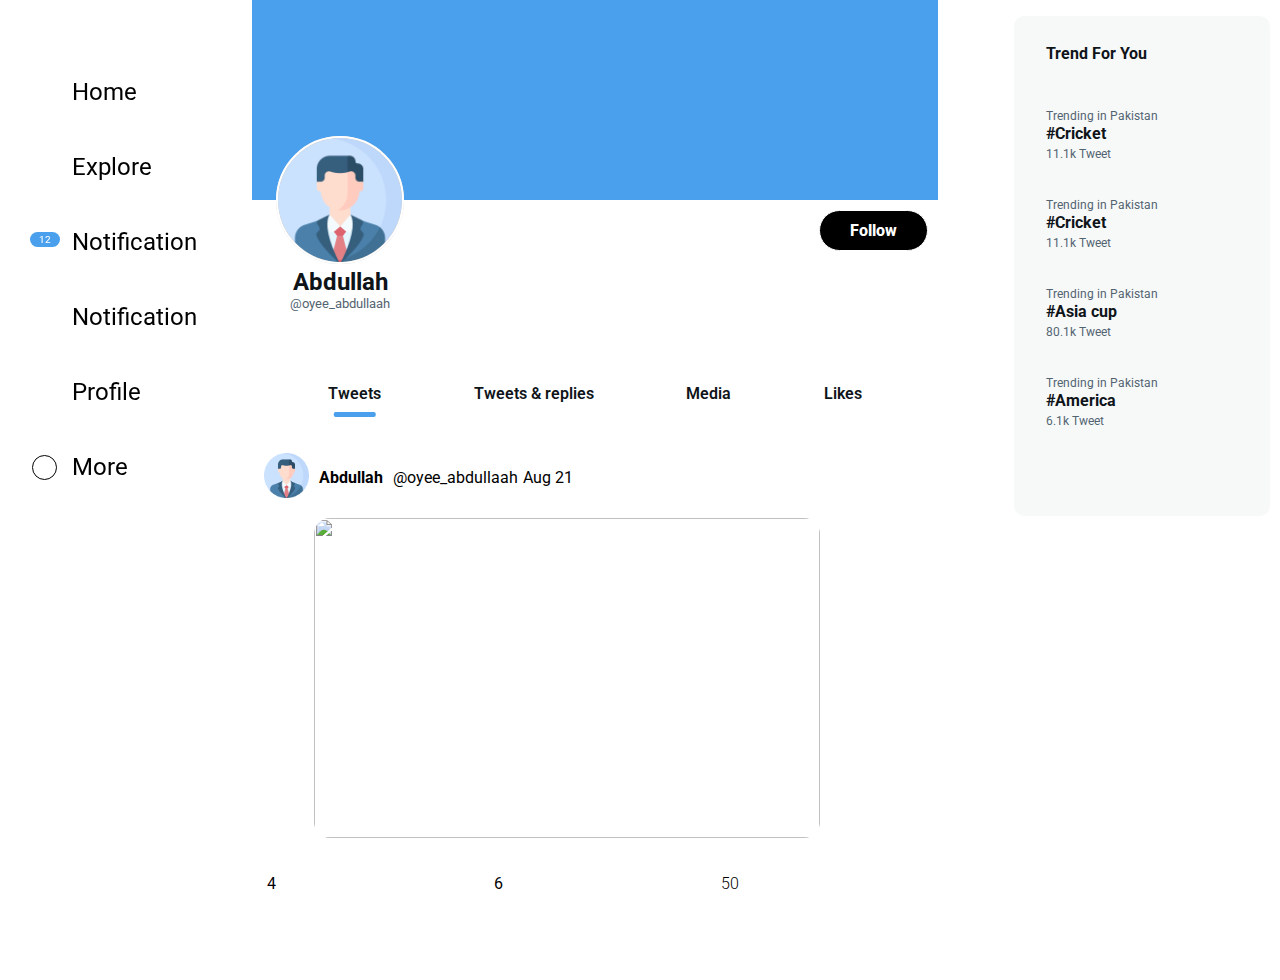
==== commit d809d998: "..." ====
--- a/index.html
+++ b/index.html
@@ -100,7 +100,7 @@
               </div>
             </div>
 
-            <nav>
+            <!-- <nav>
               <a href="#" class="logo">Logo</a>
               <div class="nav_items">
                 <a href="#" class="active">Home</a>
@@ -108,7 +108,7 @@
                 <a href="#">Services</a>
                 <a href="#">Contact us</a>
               </div>
-            </nav>
+            </nav> -->
             </aside>
             <main id="hamb" class="right">
               <label for="MenuToggle" class="toggle__icon" onclick="openNav()">
--- a/style.css
+++ b/style.css
@@ -237,9 +237,14 @@
   margin: auto;
 }
 
+.user {
+  text-align: center;
+}
+
 .user-name {
   display: flex;
   align-items: center;
+  align-content: center;
   gap: 5px;
 }
 
@@ -252,6 +257,7 @@
 .pname {
   font-weight: bold;
   font-size: medium;
+  align-items: center;
 }
 
 .post-content {
@@ -338,7 +344,7 @@
   cursor: pointer;
   display: flex;
   align-items: center;
-  width: 25%;
+  /* width: 25%; */
 }
 
 .likes div i {
@@ -396,6 +402,11 @@
   color: #4aa0ed;
   padding: 1rem;
 }
+
+user {
+  margin-left: .5rem;
+}
+
 
 /* #nav {
   display: block !important;
@@ -555,4 +566,9 @@
   }
 
   .nav-items {}
+}
+
+.nav {
+  display: none;
+
 }